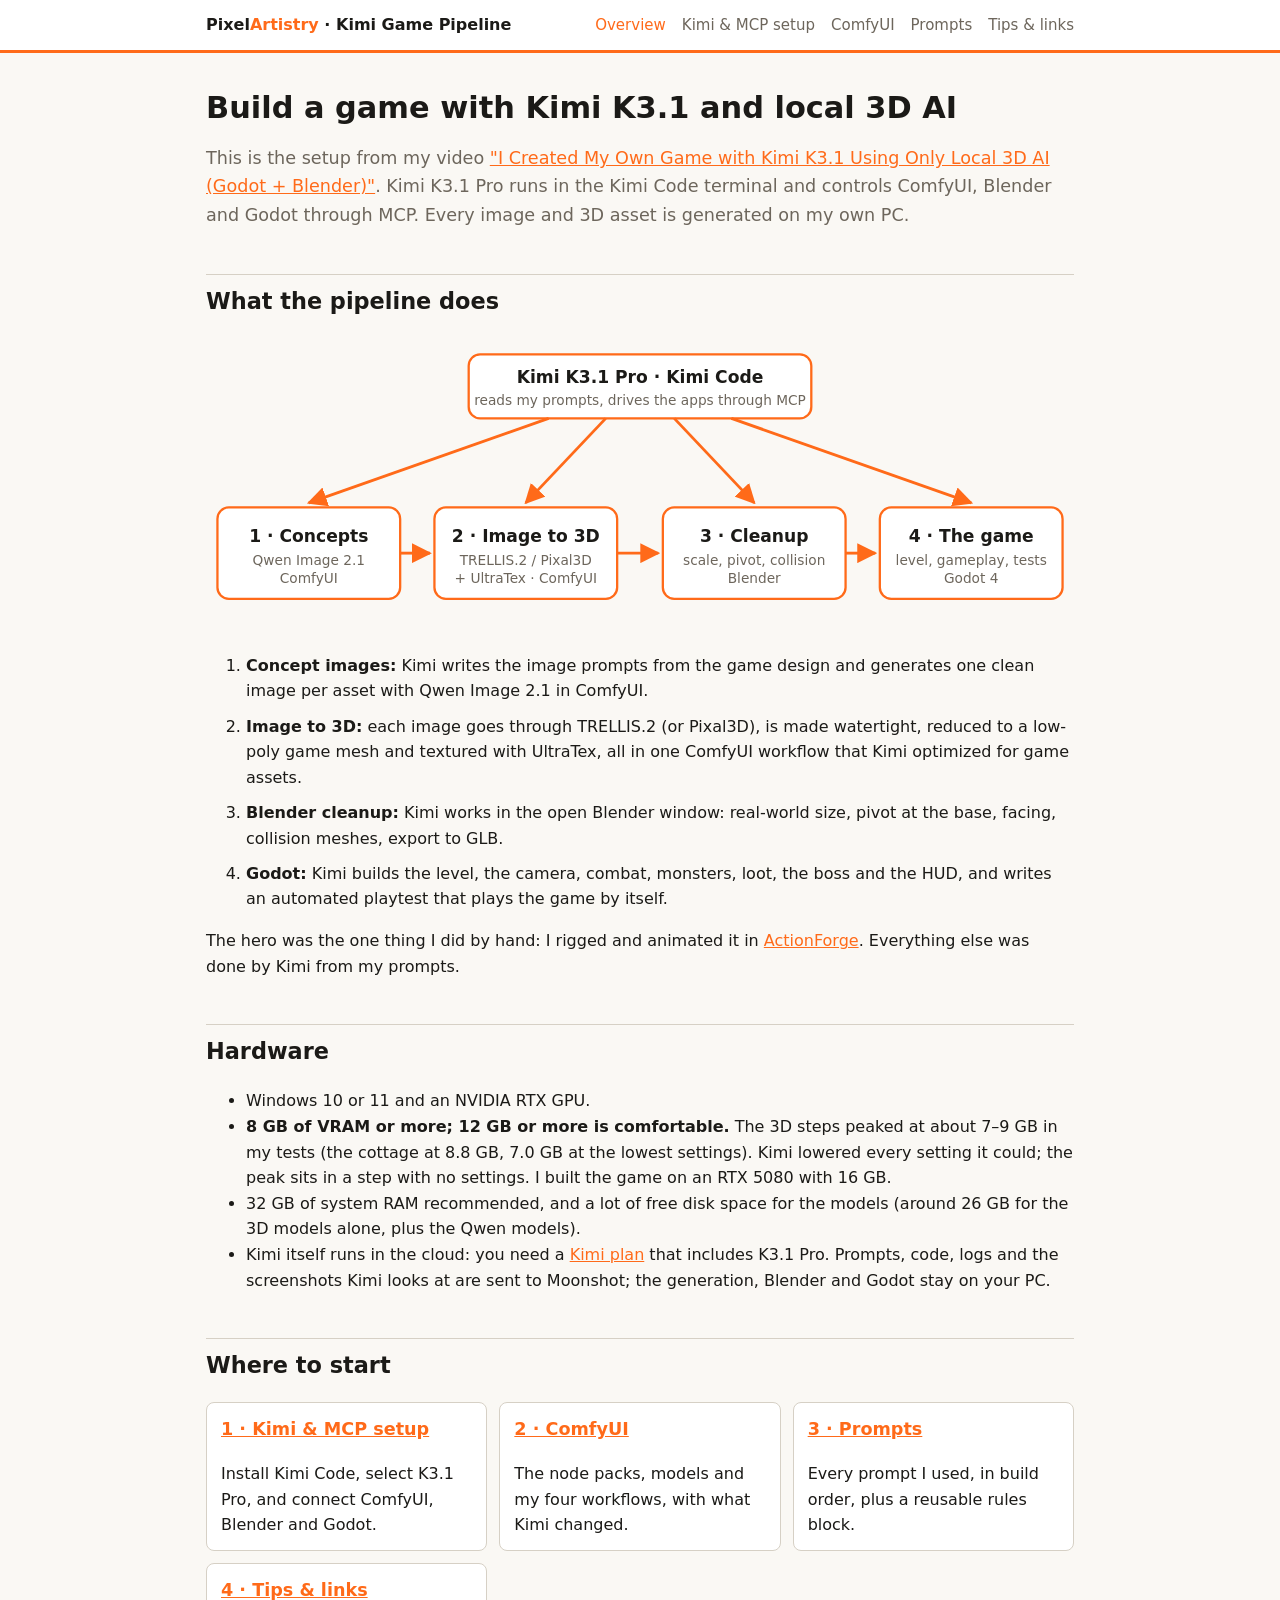
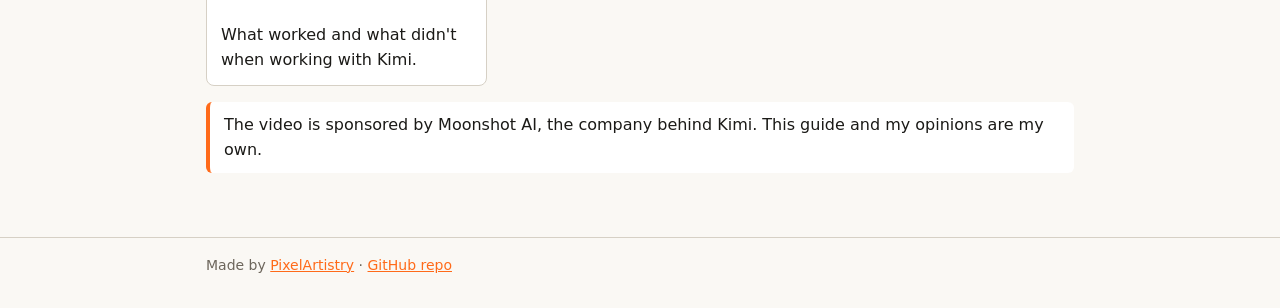
==== docs/index.html @ bc19bee9 "Add Kimi game pipeline guide, workflows and Pages site Setup guide for Kimi K3.1 Pro in Kimi Code dr" ====
<!doctype html>
<html lang="en">
<head>
<meta charset="utf-8">
<meta name="viewport" content="width=device-width, initial-scale=1">
<title>Kimi Game Pipeline · PixelArtistry</title>
<meta name="description" content="Rebuild my setup: Kimi K3.1 Pro in Kimi Code drives ComfyUI, Blender and Godot through MCP, with every asset generated locally.">
<link rel="stylesheet" href="assets/style.css">
</head>
<body>
<header class="site"><div class="inner">
  <a class="brand" href="index.html">Pixel<span>Artistry</span> · Kimi Game Pipeline</a>
  <nav>
    <a href="index.html" aria-current="page">Overview</a>
    <a href="setup.html">Kimi &amp; MCP setup</a>
    <a href="comfyui.html">ComfyUI</a>
    <a href="prompts.html">Prompts</a>
    <a href="tips.html">Tips &amp; links</a>
  </nav>
</div></header>

<main>
<h1>Build a game with Kimi K3.1 and local 3D AI</h1>
<p class="lead">This is the setup from my video <a href="https://www.youtube.com/@PixelArtistry_">"I Created My Own Game with Kimi K3.1 Using Only Local 3D AI (Godot + Blender)"</a>. Kimi K3.1 Pro runs in the Kimi Code terminal and controls ComfyUI, Blender and Godot through MCP. Every image and 3D asset is generated on my own PC.</p>

<h2 id="pipeline">What the pipeline does</h2>
<div class="diagram" role="img" aria-label="Pipeline: Kimi K3.1 Pro in Kimi Code controls four steps through MCP: concept images and image-to-3D in ComfyUI, cleanup in Blender, and the game in Godot.">
<svg viewBox="0 0 760 250" xmlns="http://www.w3.org/2000/svg">
  <defs><marker id="ah" viewBox="0 0 10 10" refX="9" refY="5" markerWidth="7" markerHeight="7" orient="auto"><path class="head" d="M0,0 L10,5 L0,10 z"/></marker></defs>
  <rect class="box" x="230" y="10" width="300" height="56" rx="10"/>
  <text class="label" x="380" y="35" text-anchor="middle">Kimi K3.1 Pro · Kimi Code</text>
  <text class="sub" x="380" y="54" text-anchor="middle">reads my prompts, drives the apps through MCP</text>
  <path class="arrow" d="M300,66 L90,140" marker-end="url(#ah)"/>
  <path class="arrow" d="M350,66 L280,140" marker-end="url(#ah)"/>
  <path class="arrow" d="M410,66 L480,140" marker-end="url(#ah)"/>
  <path class="arrow" d="M460,66 L670,140" marker-end="url(#ah)"/>
  <rect class="box" x="10" y="144" width="160" height="80" rx="10"/>
  <text class="label" x="90" y="174" text-anchor="middle">1 · Concepts</text>
  <text class="sub" x="90" y="194" text-anchor="middle">Qwen Image 2.1</text>
  <text class="sub" x="90" y="210" text-anchor="middle">ComfyUI</text>
  <rect class="box" x="200" y="144" width="160" height="80" rx="10"/>
  <text class="label" x="280" y="174" text-anchor="middle">2 · Image to 3D</text>
  <text class="sub" x="280" y="194" text-anchor="middle">TRELLIS.2 / Pixal3D</text>
  <text class="sub" x="280" y="210" text-anchor="middle">+ UltraTex · ComfyUI</text>
  <rect class="box" x="400" y="144" width="160" height="80" rx="10"/>
  <text class="label" x="480" y="174" text-anchor="middle">3 · Cleanup</text>
  <text class="sub" x="480" y="194" text-anchor="middle">scale, pivot, collision</text>
  <text class="sub" x="480" y="210" text-anchor="middle">Blender</text>
  <rect class="box" x="590" y="144" width="160" height="80" rx="10"/>
  <text class="label" x="670" y="174" text-anchor="middle">4 · The game</text>
  <text class="sub" x="670" y="194" text-anchor="middle">level, gameplay, tests</text>
  <text class="sub" x="670" y="210" text-anchor="middle">Godot 4</text>
  <path class="arrow" d="M170,184 L196,184" marker-end="url(#ah)"/>
  <path class="arrow" d="M360,184 L396,184" marker-end="url(#ah)"/>
  <path class="arrow" d="M560,184 L586,184" marker-end="url(#ah)"/>
</svg>
</div>
<ol class="steps">
  <li><strong>Concept images:</strong> Kimi writes the image prompts from the game design and generates one clean image per asset with Qwen Image 2.1 in ComfyUI.</li>
  <li><strong>Image to 3D:</strong> each image goes through TRELLIS.2 (or Pixal3D), is made watertight, reduced to a low-poly game mesh and textured with UltraTex, all in one ComfyUI workflow that Kimi optimized for game assets.</li>
  <li><strong>Blender cleanup:</strong> Kimi works in the open Blender window: real-world size, pivot at the base, facing, collision meshes, export to GLB.</li>
  <li><strong>Godot:</strong> Kimi builds the level, the camera, combat, monsters, loot, the boss and the HUD, and writes an automated playtest that plays the game by itself.</li>
</ol>
<p>The hero was the one thing I did by hand: I rigged and animated it in <a href="https://actionforge.app">ActionForge</a>. Everything else was done by Kimi from my prompts.</p>

<h2 id="hardware">Hardware</h2>
<ul>
  <li>Windows 10 or 11 and an NVIDIA RTX GPU.</li>
  <li><strong>8 GB of VRAM or more; 12 GB or more is comfortable.</strong> The 3D steps peaked at about 7–9 GB in my tests (the cottage at 8.8 GB, 7.0 GB at the lowest settings). Kimi lowered every setting it could; the peak sits in a step with no settings. I built the game on an RTX 5080 with 16 GB.</li>
  <li>32 GB of system RAM recommended, and a lot of free disk space for the models (around 26 GB for the 3D models alone, plus the Qwen models).</li>
  <li>Kimi itself runs in the cloud: you need a <a href="https://www.kimi.com/membership/pricing">Kimi plan</a> that includes K3.1 Pro. Prompts, code, logs and the screenshots Kimi looks at are sent to Moonshot; the generation, Blender and Godot stay on your PC.</li>
</ul>

<h2 id="start">Where to start</h2>
<div class="cards">
  <div class="card"><h3><a href="setup.html">1 · Kimi &amp; MCP setup</a></h3>Install Kimi Code, select K3.1 Pro, and connect ComfyUI, Blender and Godot.</div>
  <div class="card"><h3><a href="comfyui.html">2 · ComfyUI</a></h3>The node packs, models and my four workflows, with what Kimi changed.</div>
  <div class="card"><h3><a href="prompts.html">3 · Prompts</a></h3>Every prompt I used, in build order, plus a reusable rules block.</div>
  <div class="card"><h3><a href="tips.html">4 · Tips &amp; links</a></h3>What worked and what didn't when working with Kimi.</div>
</div>

<p class="note">The video is sponsored by Moonshot AI, the company behind Kimi. This guide and my opinions are my own.</p>
</main>

<footer><div class="inner">
  Made by <a href="https://www.youtube.com/@PixelArtistry_">PixelArtistry</a> · <a href="https://github.com/pixelartistry/PixelArtistry-Kimi-Game-Pipeline">GitHub repo</a>
</div></footer>
</body>
</html>
---- docs/assets/style.css ----
:root {
  --accent: #ff6a19;
  --accent-hover: #ff8442;
  --bg: #faf8f4;
  --surface: #ffffff;
  --surface-2: #f2eee6;
  --border: #d6d0c5;
  --text: #1b1a17;
  --muted: #6d665c;
  --code-bg: #1c1c1c;
  --code-text: #f2eee6;
  --todo-bg: #fff3c4;
  --todo-border: #e0b400;
  --warn-bg: #fff0e6;
}
@media (prefers-color-scheme: dark) {
  :root:not([data-theme="light"]) {
    --bg: #141414;
    --surface: #1c1c1c;
    --surface-2: #232220;
    --border: #3a3732;
    --text: #f2eee6;
    --muted: #a39c92;
    --code-bg: #0e0e0e;
    --todo-bg: #3a3112;
    --todo-border: #c9a100;
    --warn-bg: #2e1d12;
  }
}

* { box-sizing: border-box; }
html { -webkit-text-size-adjust: 100%; }
body {
  margin: 0;
  background: var(--bg);
  color: var(--text);
  font: 16px/1.6 system-ui, -apple-system, "Segoe UI", Roboto, sans-serif;
}
a { color: var(--accent); }
a:hover { color: var(--accent-hover); }

header.site {
  background: var(--surface);
  border-bottom: 3px solid var(--accent);
}
header.site .inner, main, footer .inner {
  max-width: 900px;
  margin: 0 auto;
  padding: 0 16px;
}
header.site .inner {
  display: flex;
  flex-wrap: wrap;
  align-items: center;
  justify-content: space-between;
  gap: 8px 20px;
  padding-top: 12px;
  padding-bottom: 12px;
}
.brand { font-weight: 700; color: var(--text); text-decoration: none; }
.brand span { color: var(--accent); }
nav { display: flex; flex-wrap: wrap; gap: 4px 16px; }
nav a { color: var(--muted); text-decoration: none; font-size: 15px; }
nav a:hover, nav a[aria-current="page"] { color: var(--accent); }

main { padding-top: 24px; padding-bottom: 48px; }
h1 { font-size: 1.9rem; line-height: 1.25; margin: 0.4em 0; }
h2 { font-size: 1.4rem; margin-top: 2em; padding-top: 0.4em; border-top: 1px solid var(--border); }
h3 { font-size: 1.1rem; margin-top: 1.6em; }
.lead { font-size: 1.1rem; color: var(--muted); }

code { font-family: ui-monospace, Consolas, "Cascadia Mono", monospace; font-size: 0.92em; }
:not(pre) > code { background: var(--surface-2); padding: 0.1em 0.35em; border-radius: 4px; overflow-wrap: anywhere; }
pre {
  position: relative;
  background: var(--code-bg);
  color: var(--code-text);
  padding: 14px 16px;
  border-radius: 8px;
  overflow-x: auto;
  line-height: 1.45;
  font-size: 14px;
}
pre { padding-top: 36px; }
pre.prompt { white-space: pre-wrap; overflow-wrap: anywhere; }
.copy {
  position: absolute; top: 8px; right: 8px;
  background: var(--accent); color: #141414; border: 0; border-radius: 5px;
  padding: 3px 9px; font-size: 12px; font-weight: 600; cursor: pointer;
}
.copy:hover { background: var(--accent-hover); }

.table-wrap { overflow-x: auto; }
table { border-collapse: collapse; width: 100%; font-size: 15px; }
th, td { text-align: left; vertical-align: top; padding: 7px 10px; border-bottom: 1px solid var(--border); }
th { background: var(--surface-2); }

.note, .todo, .warn {
  border-left: 4px solid var(--accent);
  background: var(--surface);
  padding: 10px 14px;
  border-radius: 6px;
  margin: 1em 0;
}
.todo { background: var(--todo-bg); border-color: var(--todo-border); }
.todo::before { content: "TODO: "; font-weight: 700; }
.warn { background: var(--warn-bg); }

.diagram { margin: 1.5em 0; }
.diagram svg { width: 100%; height: auto; display: block; }
.diagram .box { fill: var(--surface); stroke: var(--accent); stroke-width: 2; }
.diagram .label { fill: var(--text); font: 600 15px system-ui, sans-serif; }
.diagram .sub { fill: var(--muted); font: 12px system-ui, sans-serif; }
.diagram .arrow { stroke: var(--accent); stroke-width: 2.5; fill: none; }
.diagram .head { fill: var(--accent); }

.cards { display: grid; grid-template-columns: repeat(auto-fit, minmax(240px, 1fr)); gap: 12px; }
.card { background: var(--surface); border: 1px solid var(--border); border-radius: 8px; padding: 12px 14px; }
.card h3 { margin-top: 0; }

ol.steps > li { margin-bottom: 0.6em; }
.toc { background: var(--surface); border: 1px solid var(--border); border-radius: 8px; padding: 10px 16px; }
.toc ol { margin: 0.3em 0; padding-left: 1.3em; }

footer { border-top: 1px solid var(--border); color: var(--muted); font-size: 14px; }
footer .inner { padding-top: 16px; padding-bottom: 32px; }
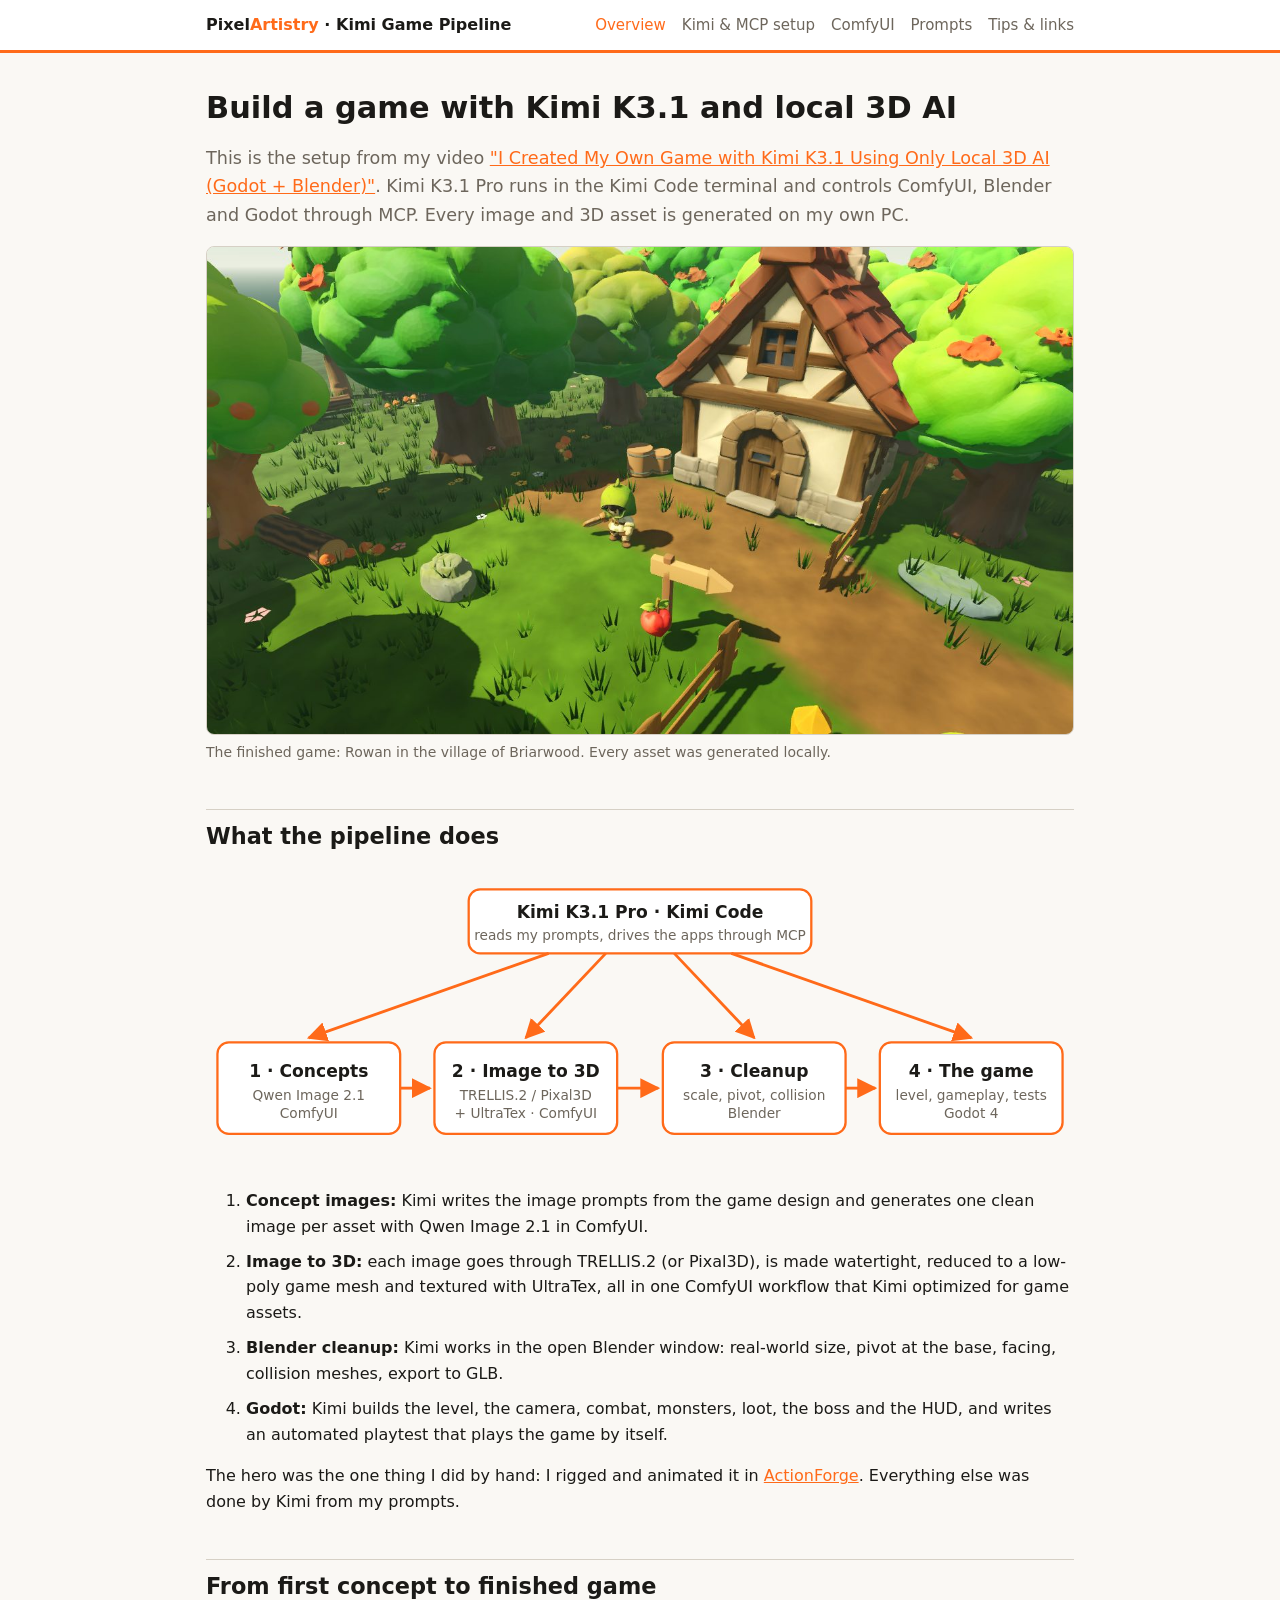
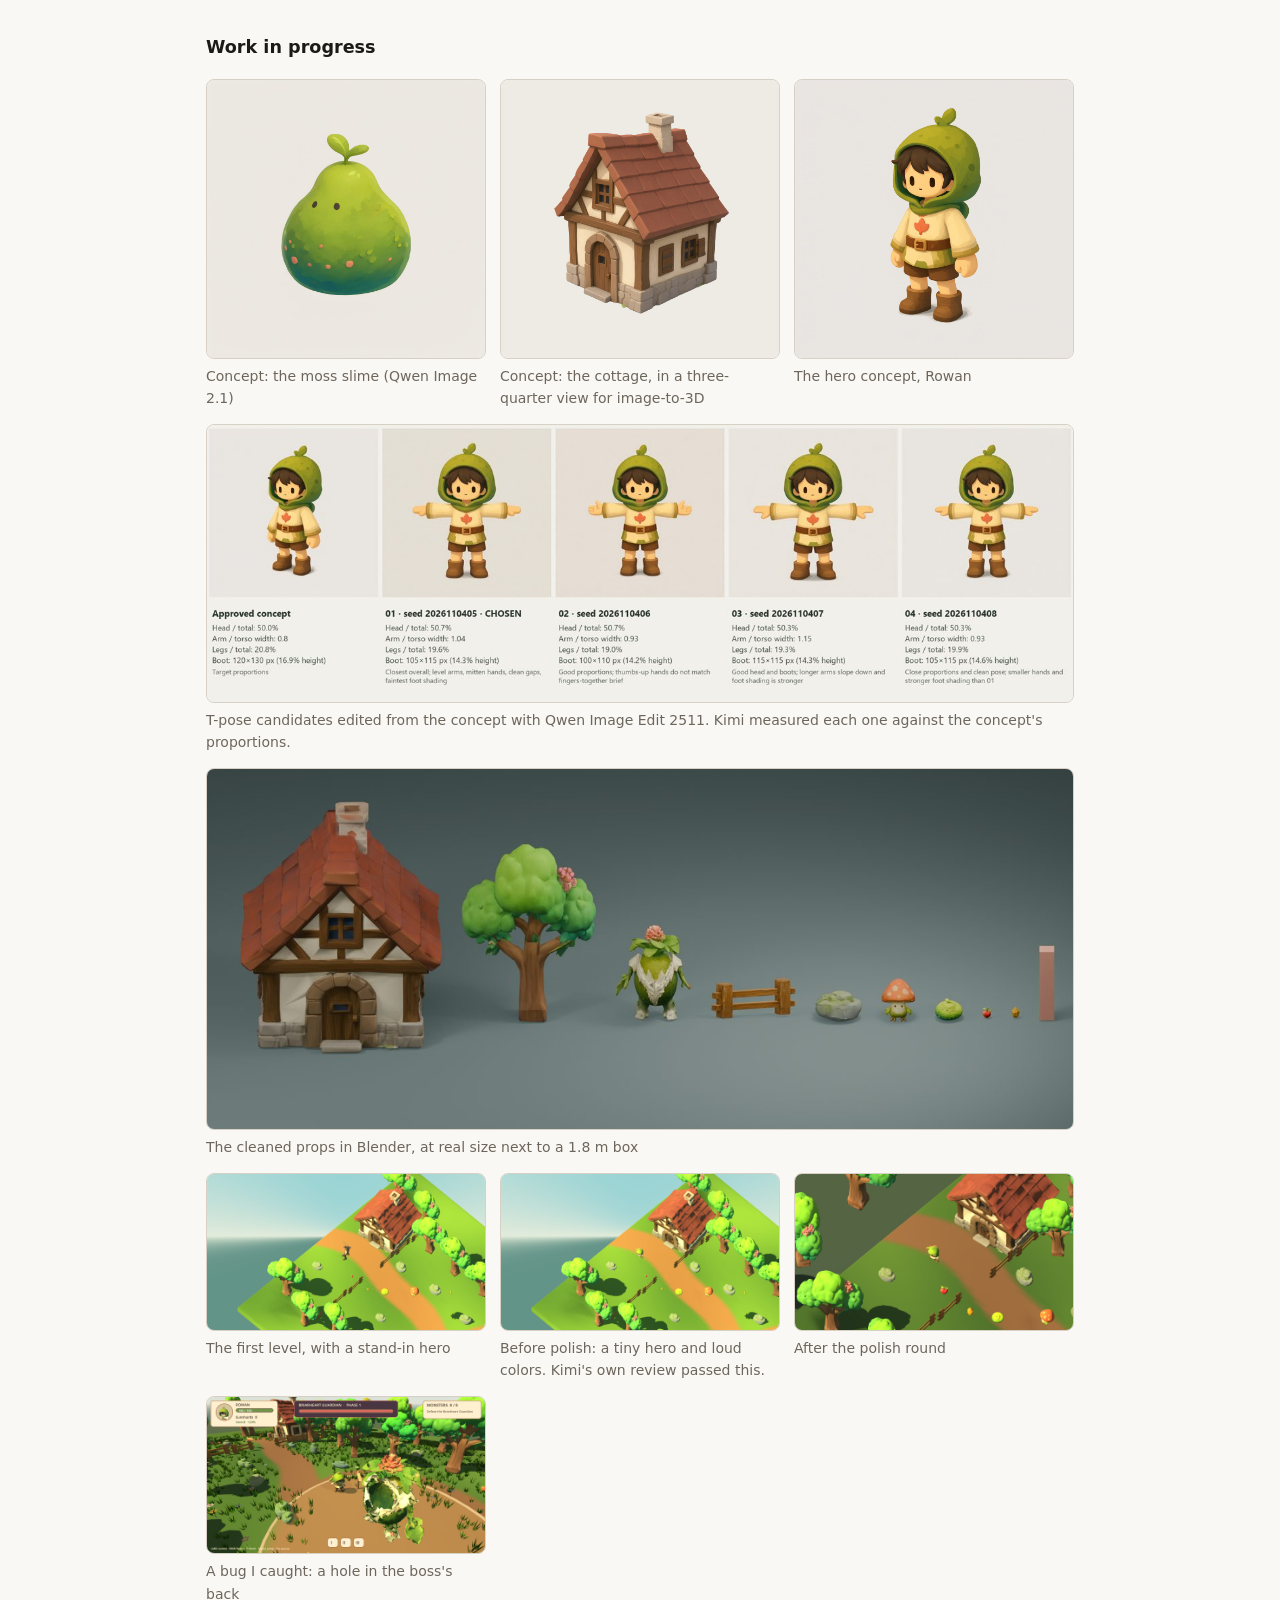
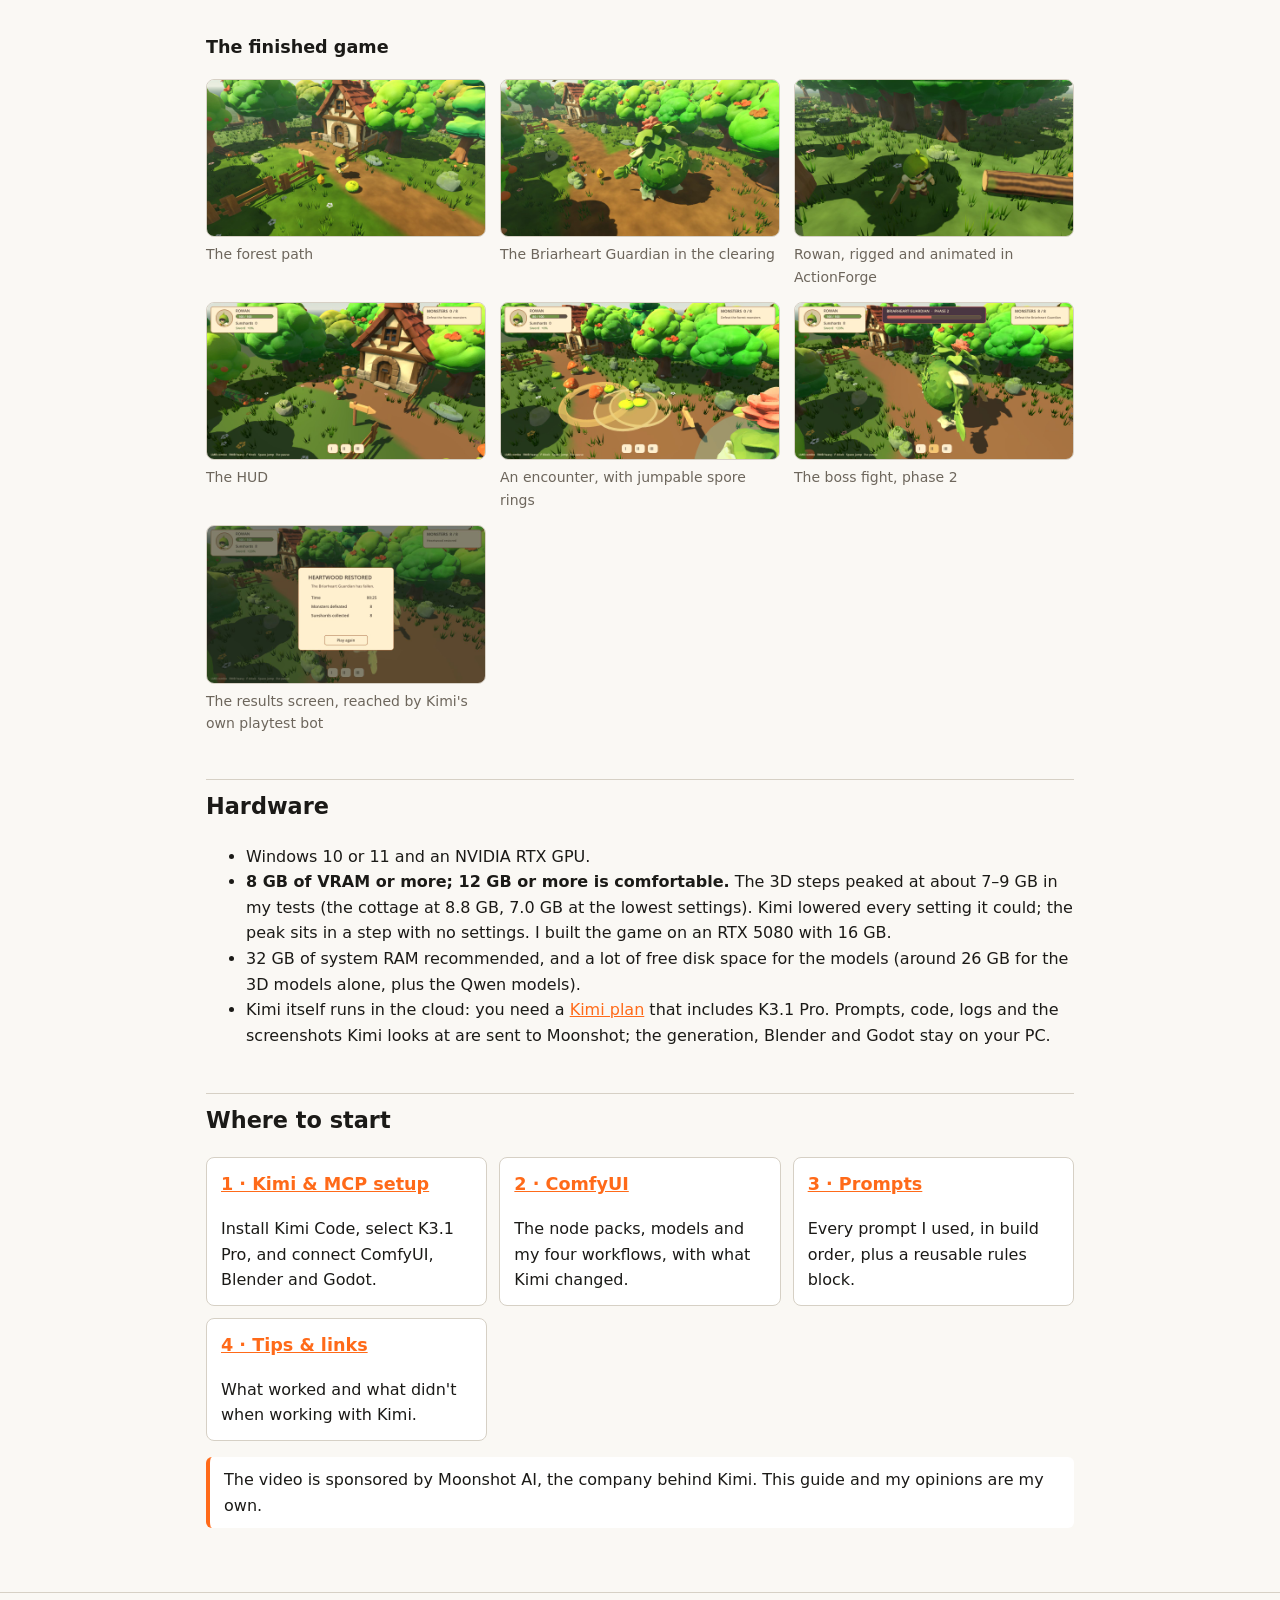
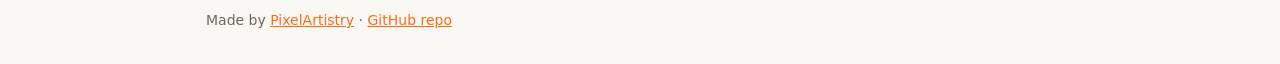
==== commit 6b2f8771: "Add work-in-progress and final game screenshots Co-Authored-By: Claude Opus 5.5 <noreply@anthropic.c" ====
--- a/docs/index.html
+++ b/docs/index.html
@@ -22,6 +22,10 @@
 <main>
 <h1>Build a game with Kimi K3.1 and local 3D AI</h1>
 <p class="lead">This is the setup from my video <a href="https://www.youtube.com/@PixelArtistry_">"I Created My Own Game with Kimi K3.1 Using Only Local 3D AI (Godot + Blender)"</a>. Kimi K3.1 Pro runs in the Kimi Code terminal and controls ComfyUI, Blender and Godot through MCP. Every image and 3D asset is generated on my own PC.</p>
+<figure class="hero-shot">
+  <img src="images/final-01-village.jpg" alt="The finished game: Rowan in the village next to the cottage, with trees, fences and pickups" width="1280" height="720">
+  <figcaption>The finished game: Rowan in the village of Briarwood. Every asset was generated locally.</figcaption>
+</figure>
 
 <h2 id="pipeline">What the pipeline does</h2>
 <div class="diagram" role="img" aria-label="Pipeline: Kimi K3.1 Pro in Kimi Code controls four steps through MCP: concept images and image-to-3D in ComfyUI, cleanup in Blender, and the game in Godot.">
@@ -63,6 +67,30 @@
 </ol>
 <p>The hero was the one thing I did by hand: I rigged and animated it in <a href="https://actionforge.app">ActionForge</a>. Everything else was done by Kimi from my prompts.</p>
 
+<h2 id="screenshots">From first concept to finished game</h2>
+<h3>Work in progress</h3>
+<div class="gallery">
+  <figure><img src="images/wip-01-concept-moss-slime.jpg" alt="Concept image of a moss slime" loading="lazy" width="1024" height="1024"><figcaption>Concept: the moss slime (Qwen Image 2.1)</figcaption></figure>
+  <figure><img src="images/wip-02-concept-cottage.jpg" alt="Concept image of the village cottage" loading="lazy" width="1024" height="1024"><figcaption>Concept: the cottage, in a three-quarter view for image-to-3D</figcaption></figure>
+  <figure><img src="images/wip-03-hero-concept.jpg" alt="Concept of the hero Rowan" loading="lazy" width="1024" height="1024"><figcaption>The hero concept, Rowan</figcaption></figure>
+  <figure class="wide"><img src="images/wip-04-hero-tpose-candidates.jpg" alt="The approved hero concept next to four T-pose candidates with measured proportions" loading="lazy" width="1280" height="410"><figcaption>T-pose candidates edited from the concept with Qwen Image Edit 2511. Kimi measured each one against the concept's proportions.</figcaption></figure>
+  <figure class="wide"><img src="images/wip-05-props-lineup.jpg" alt="All cleaned 3D props side by side at real size" loading="lazy" width="1280" height="533"><figcaption>The cleaned props in Blender, at real size next to a 1.8 m box</figcaption></figure>
+  <figure><img src="images/wip-06-first-level.jpg" alt="The first version of the level from a high camera" loading="lazy" width="1280" height="720"><figcaption>The first level, with a stand-in hero</figcaption></figure>
+  <figure><img src="images/wip-07-polish-before.jpg" alt="The level before the polish round: tiny hero, strong colors" loading="lazy" width="1280" height="720"><figcaption>Before polish: a tiny hero and loud colors. Kimi's own review passed this.</figcaption></figure>
+  <figure><img src="images/wip-08-polish-after.jpg" alt="The level after the polish round: closer camera, softer colors" loading="lazy" width="1280" height="720"><figcaption>After the polish round</figcaption></figure>
+  <figure><img src="images/wip-09-guardian-hole.jpg" alt="The boss fight with a large hole in the guardian's back" loading="lazy" width="1280" height="720"><figcaption>A bug I caught: a hole in the boss's back</figcaption></figure>
+</div>
+<h3>The finished game</h3>
+<div class="gallery">
+  <figure><img src="images/final-02-path.jpg" alt="Rowan on the forest path with pickups" loading="lazy" width="1280" height="720"><figcaption>The forest path</figcaption></figure>
+  <figure><img src="images/final-03-clearing.jpg" alt="The Briarheart Guardian in the clearing" loading="lazy" width="1280" height="720"><figcaption>The Briarheart Guardian in the clearing</figcaption></figure>
+  <figure><img src="images/final-04-meadow.jpg" alt="Rowan with his sword in the meadow" loading="lazy" width="1280" height="720"><figcaption>Rowan, rigged and animated in ActionForge</figcaption></figure>
+  <figure><img src="images/final-05-hud.jpg" alt="The HUD with health, sunshards and monster counter" loading="lazy" width="1280" height="720"><figcaption>The HUD</figcaption></figure>
+  <figure><img src="images/final-06-encounter.jpg" alt="A fight against slimes and sporecaps with spore-ring telegraphs" loading="lazy" width="1280" height="720"><figcaption>An encounter, with jumpable spore rings</figcaption></figure>
+  <figure><img src="images/final-07-boss-phase-2.jpg" alt="The boss fight in phase 2" loading="lazy" width="1280" height="720"><figcaption>The boss fight, phase 2</figcaption></figure>
+  <figure><img src="images/final-08-results.jpg" alt="The results screen: Heartwood restored" loading="lazy" width="1280" height="720"><figcaption>The results screen, reached by Kimi's own playtest bot</figcaption></figure>
+</div>
+
 <h2 id="hardware">Hardware</h2>
 <ul>
   <li>Windows 10 or 11 and an NVIDIA RTX GPU.</li>
--- a/docs/assets/style.css
+++ b/docs/assets/style.css
@@ -118,6 +118,13 @@
 .card { background: var(--surface); border: 1px solid var(--border); border-radius: 8px; padding: 12px 14px; }
 .card h3 { margin-top: 0; }
 
+.hero-shot { margin: 1em 0 0.5em; }
+.hero-shot img, .gallery img { width: 100%; height: auto; display: block; border-radius: 8px; border: 1px solid var(--border); }
+.gallery { display: grid; grid-template-columns: repeat(auto-fill, minmax(260px, 1fr)); gap: 14px; margin: 1em 0; }
+figure { margin: 0; }
+figcaption { font-size: 14px; color: var(--muted); margin-top: 6px; }
+.gallery .wide { grid-column: 1 / -1; }
+
 ol.steps > li { margin-bottom: 0.6em; }
 .toc { background: var(--surface); border: 1px solid var(--border); border-radius: 8px; padding: 10px 16px; }
 .toc ol { margin: 0.3em 0; padding-left: 1.3em; }
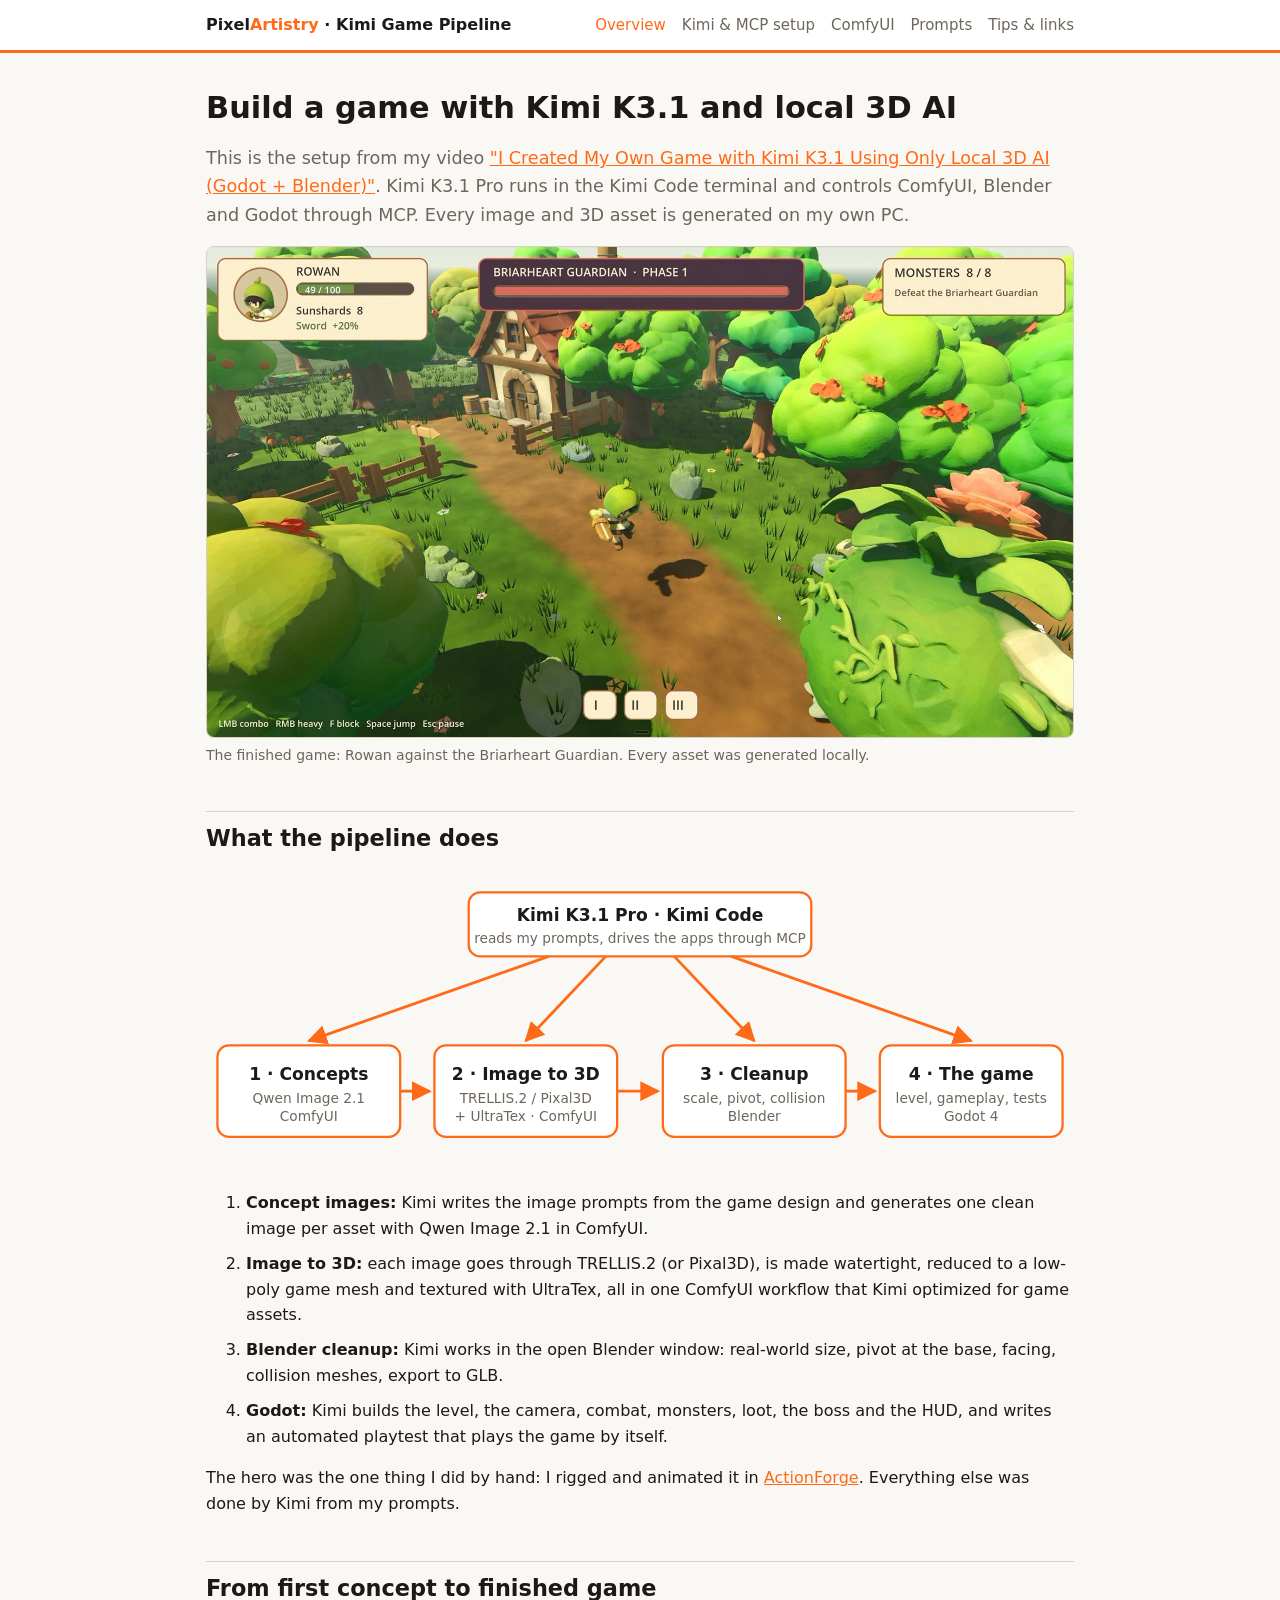
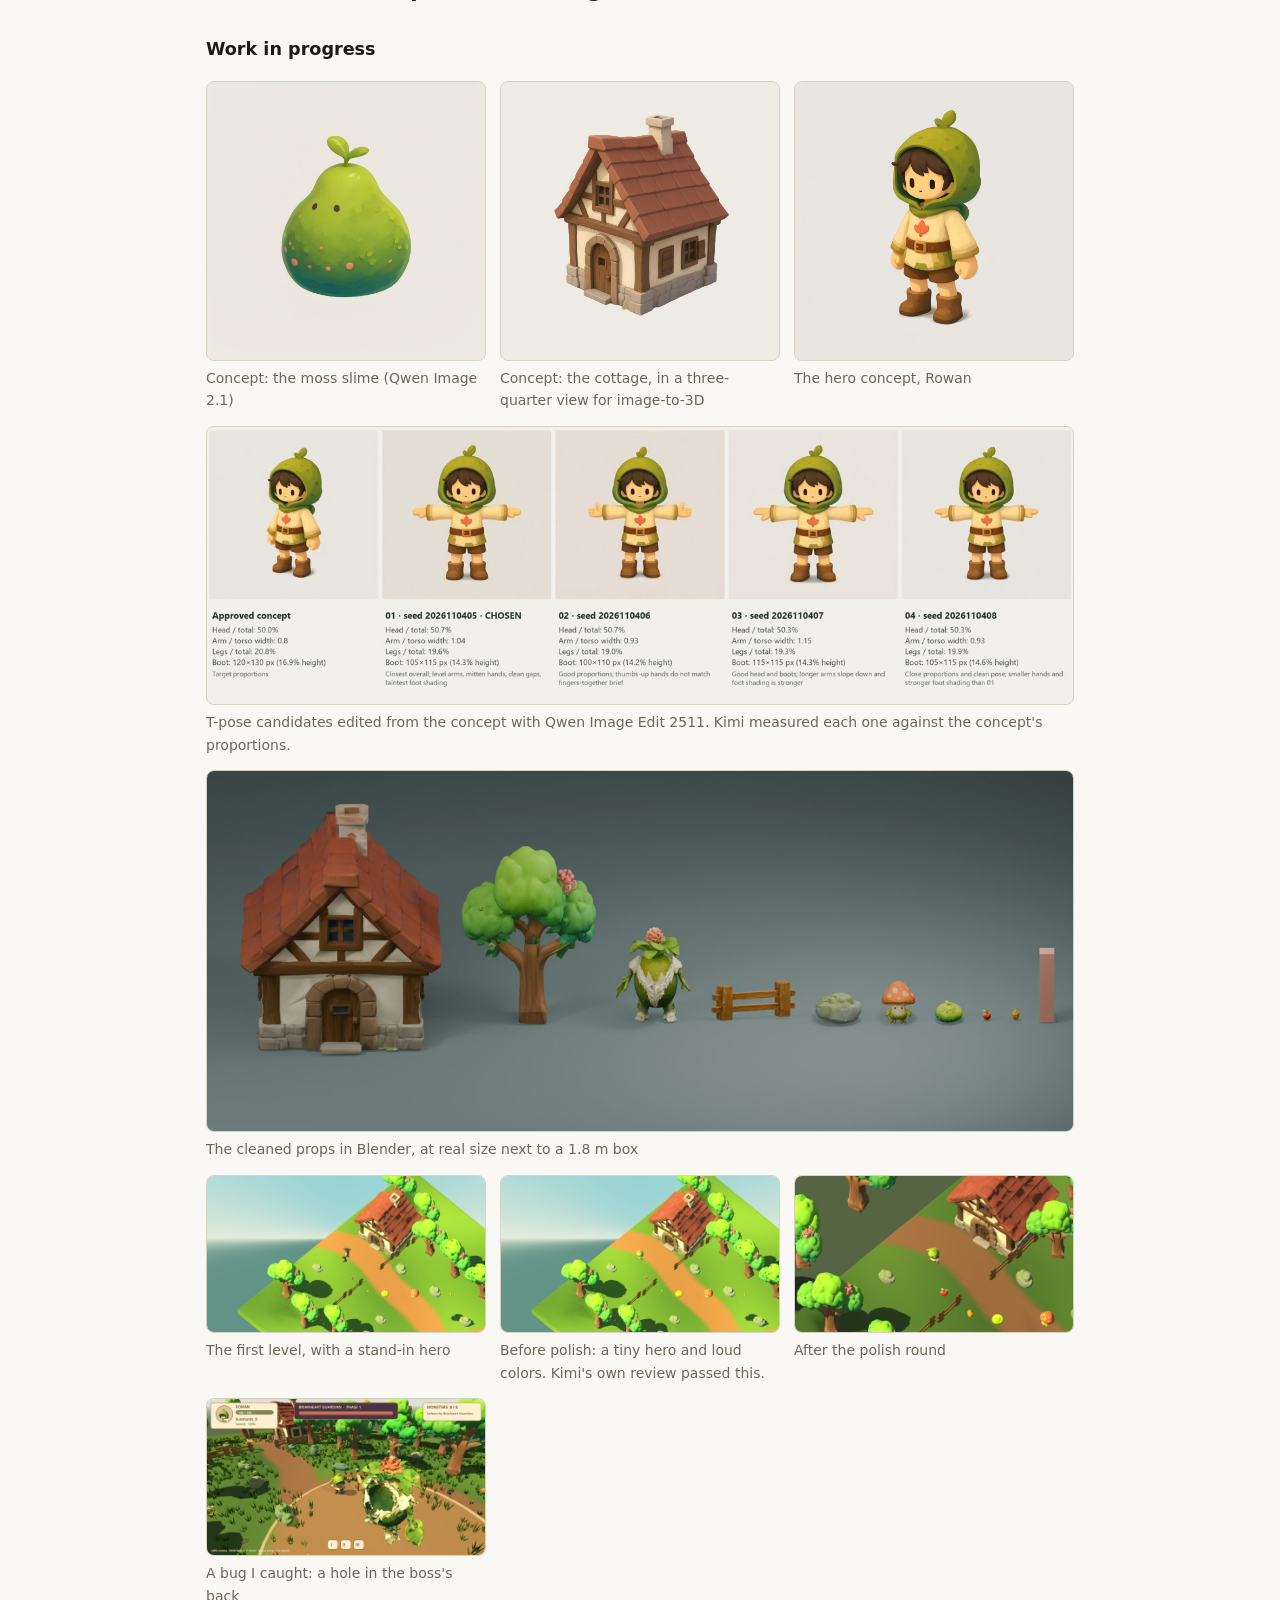
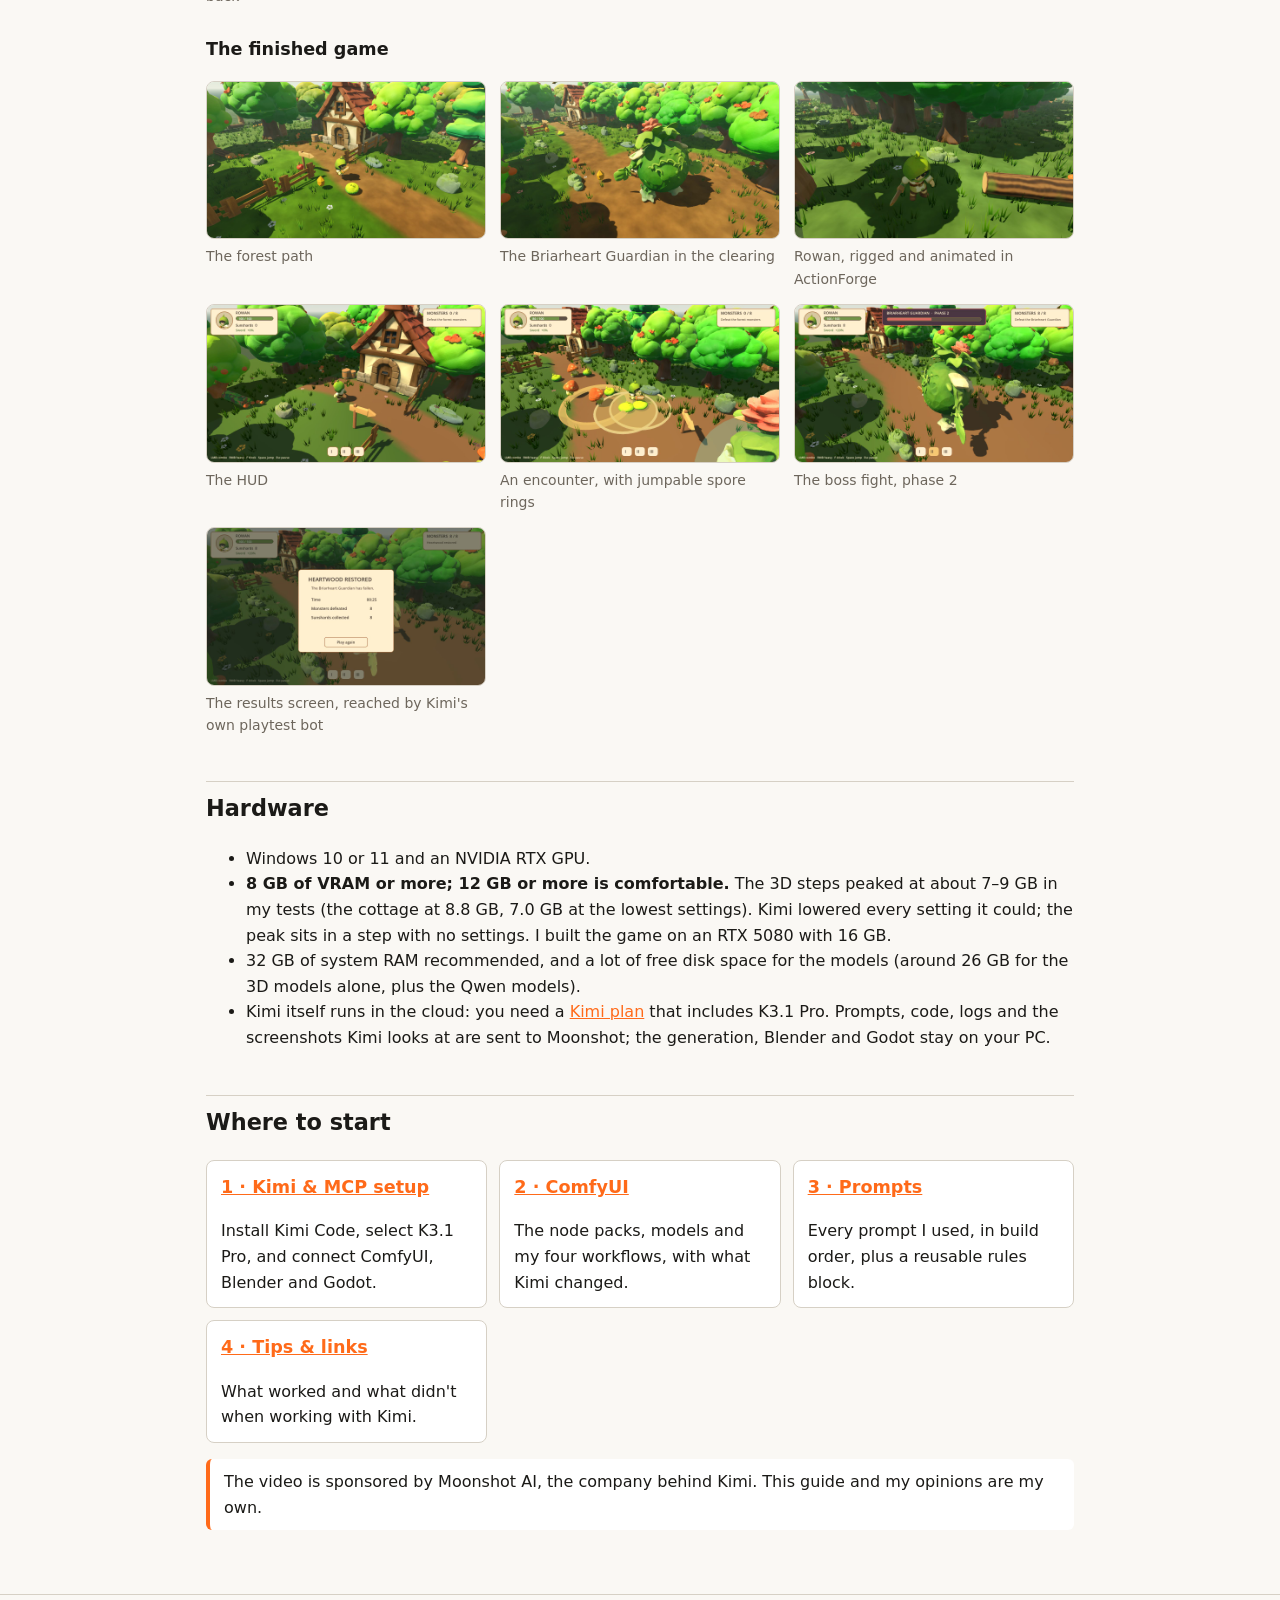
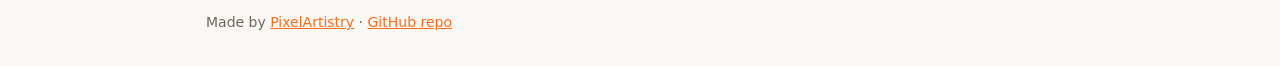
==== commit 76301455: "New cover screenshot and a not-a-lawyer note on licences Co-Authored-By: Claude Opus 5.5 <noreply@an" ====
--- a/docs/index.html
+++ b/docs/index.html
@@ -23,8 +23,8 @@
 <h1>Build a game with Kimi K3.1 and local 3D AI</h1>
 <p class="lead">This is the setup from my video <a href="https://www.youtube.com/@PixelArtistry_">"I Created My Own Game with Kimi K3.1 Using Only Local 3D AI (Godot + Blender)"</a>. Kimi K3.1 Pro runs in the Kimi Code terminal and controls ComfyUI, Blender and Godot through MCP. Every image and 3D asset is generated on my own PC.</p>
 <figure class="hero-shot">
-  <img src="images/final-01-village.jpg" alt="The finished game: Rowan in the village next to the cottage, with trees, fences and pickups" width="1280" height="720">
-  <figcaption>The finished game: Rowan in the village of Briarwood. Every asset was generated locally.</figcaption>
+  <img src="images/cover-boss-fight.jpg" alt="The finished game: Rowan with his sword on the forest path, facing the Briarheart Guardian, with the HUD at the top" width="1600" height="904">
+  <figcaption>The finished game: Rowan against the Briarheart Guardian. Every asset was generated locally.</figcaption>
 </figure>
 
 <h2 id="pipeline">What the pipeline does</h2>
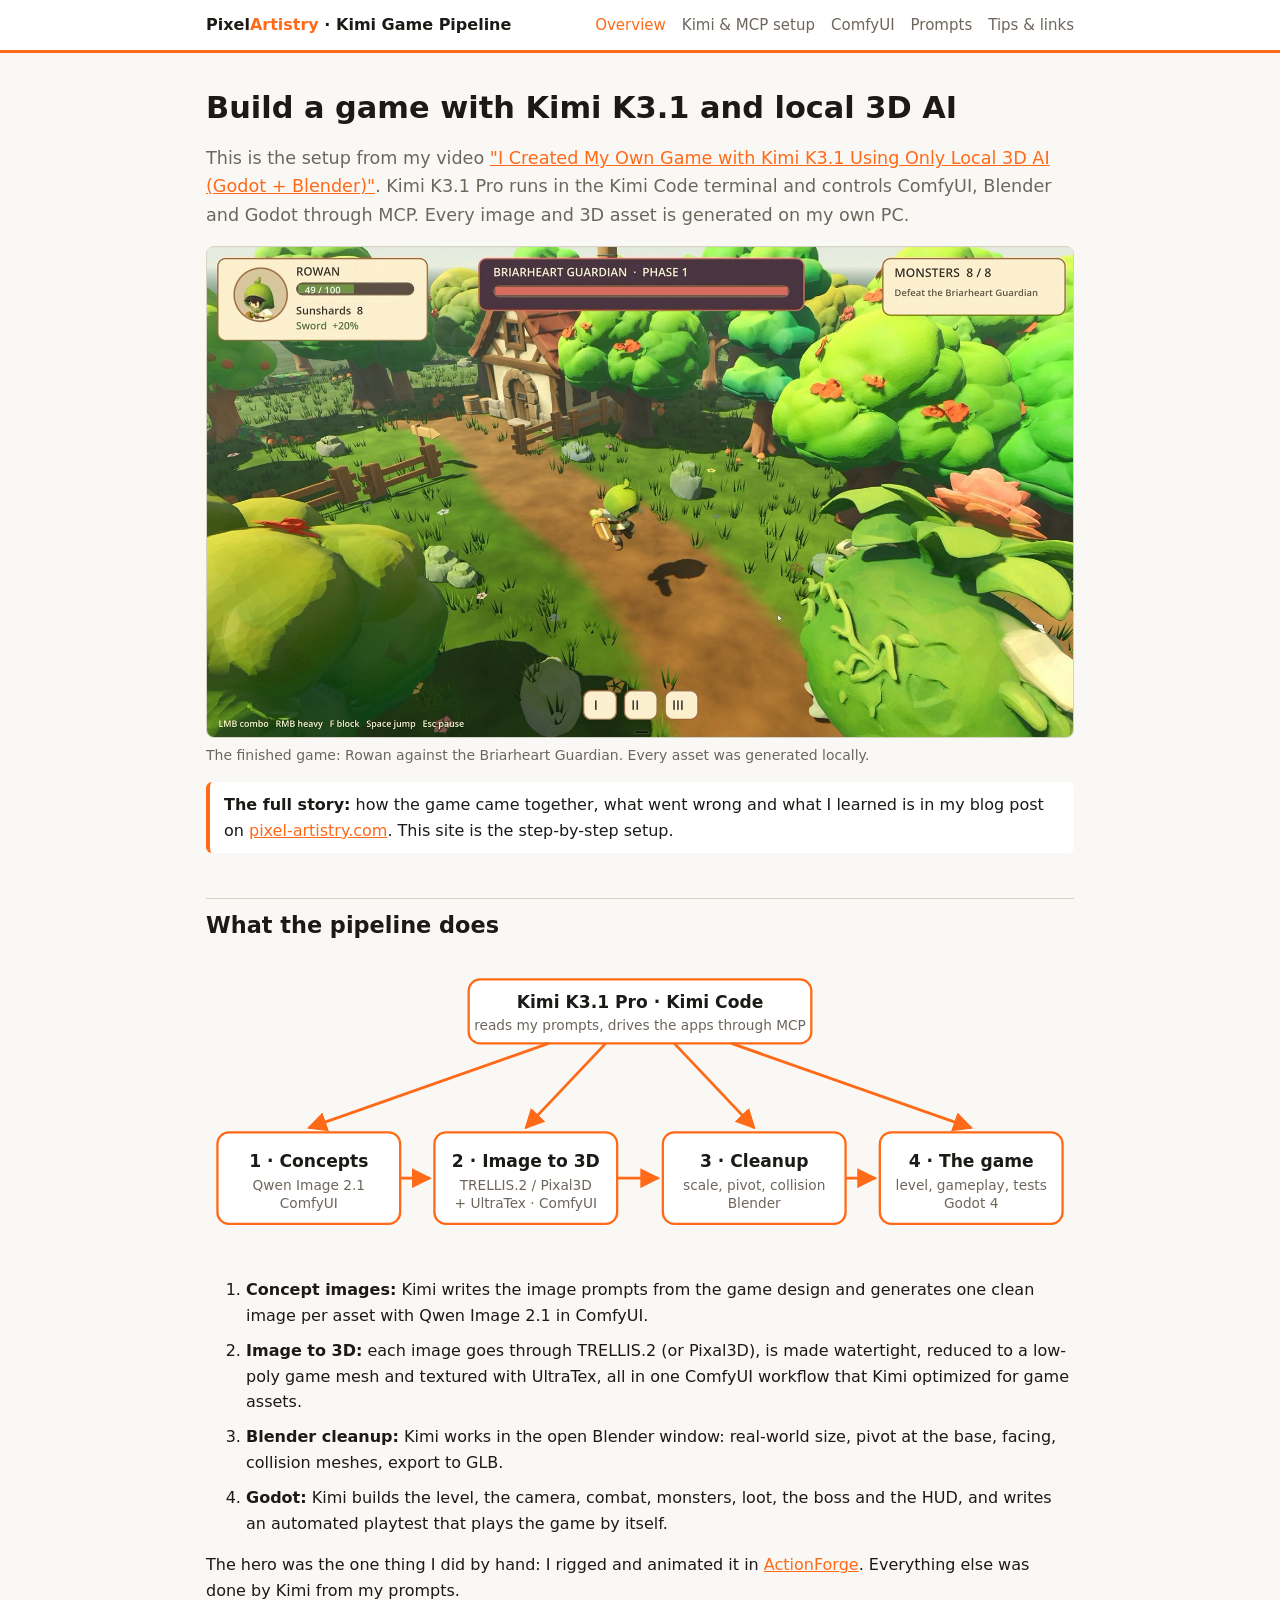
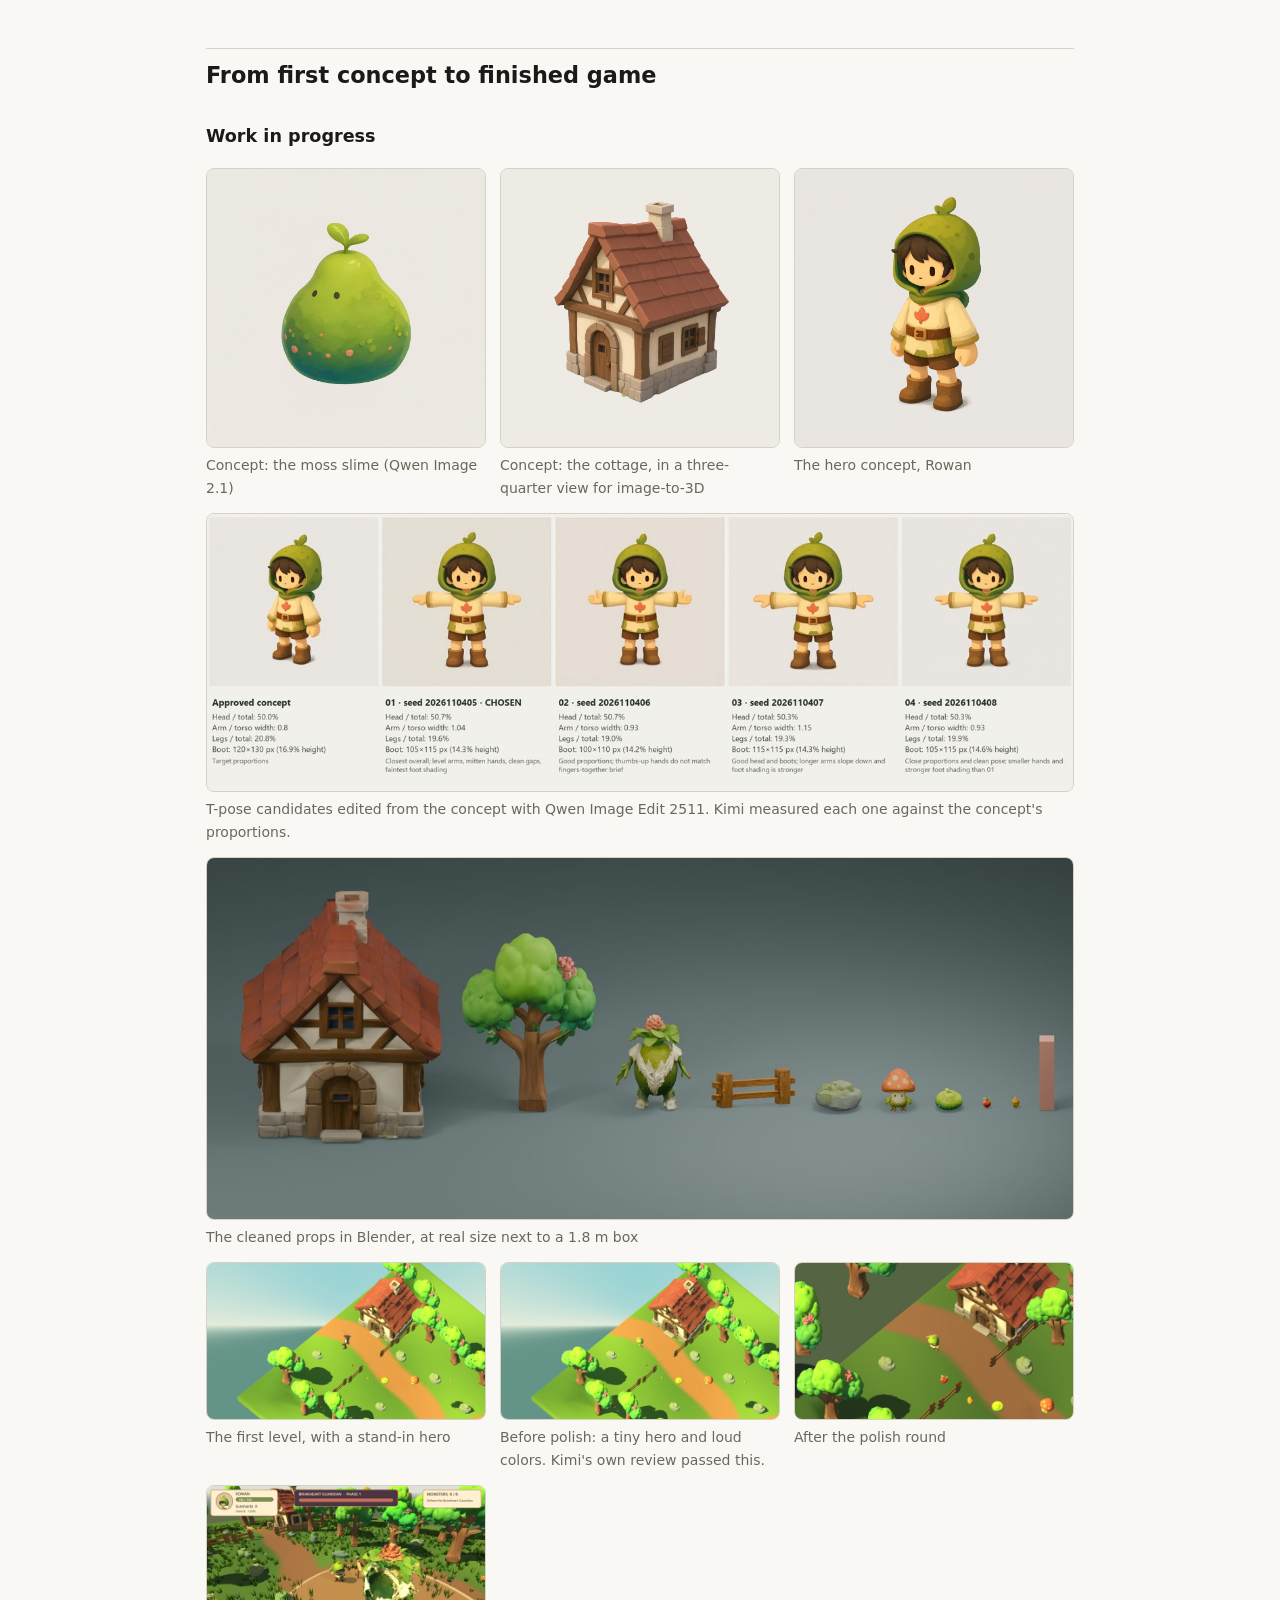
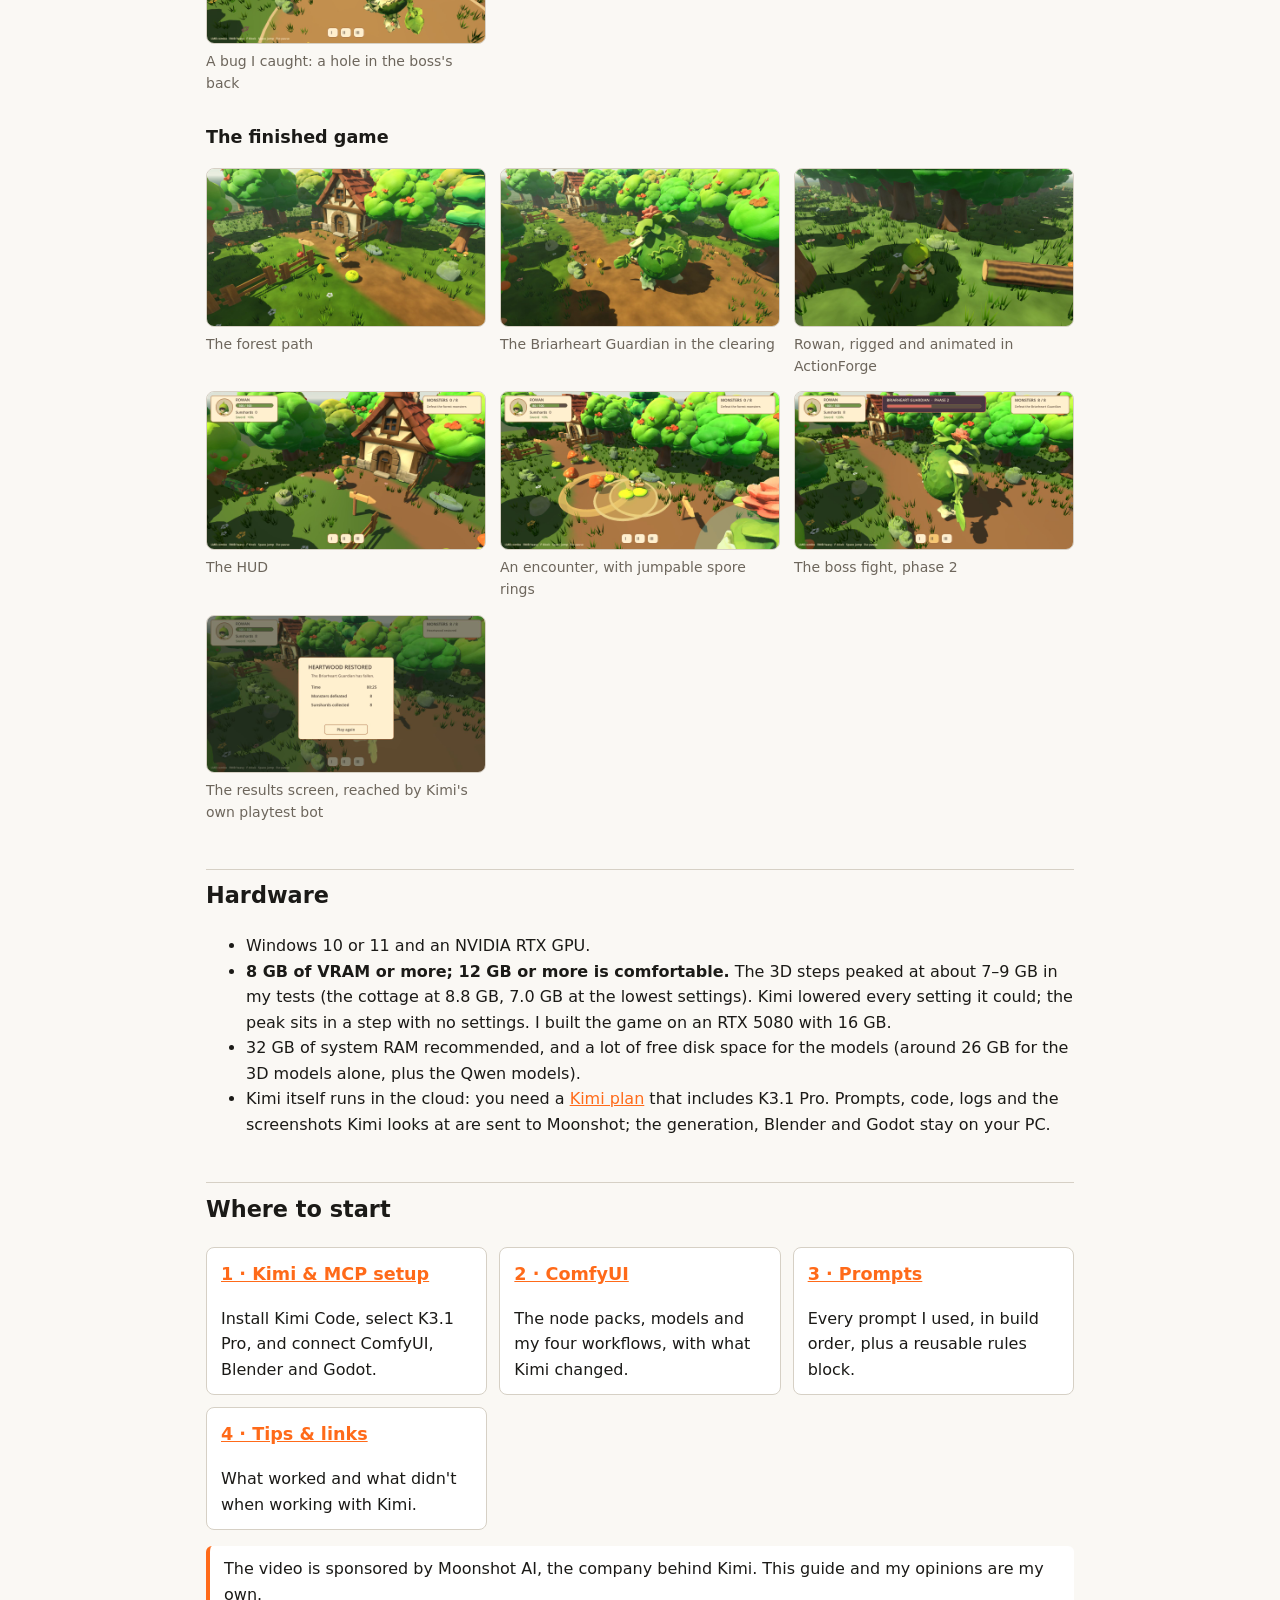
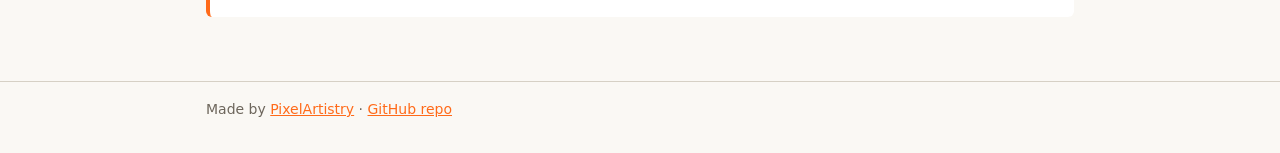
==== commit db9ca392: "Link the blog post on pixel-artistry.com Co-Authored-By: Claude Opus 5.5 <noreply@anthropic.com>" ====
--- a/docs/index.html
+++ b/docs/index.html
@@ -26,6 +26,7 @@
   <img src="images/cover-boss-fight.jpg" alt="The finished game: Rowan with his sword on the forest path, facing the Briarheart Guardian, with the HUD at the top" width="1600" height="904">
   <figcaption>The finished game: Rowan against the Briarheart Guardian. Every asset was generated locally.</figcaption>
 </figure>
+<p class="note"><strong>The full story:</strong> how the game came together, what went wrong and what I learned is in my blog post on <a href="https://pixel-artistry.com/blog/kimi-game-pipeline/">pixel-artistry.com</a>. This site is the step-by-step setup.</p>
 
 <h2 id="pipeline">What the pipeline does</h2>
 <div class="diagram" role="img" aria-label="Pipeline: Kimi K3.1 Pro in Kimi Code controls four steps through MCP: concept images and image-to-3D in ComfyUI, cleanup in Blender, and the game in Godot.">
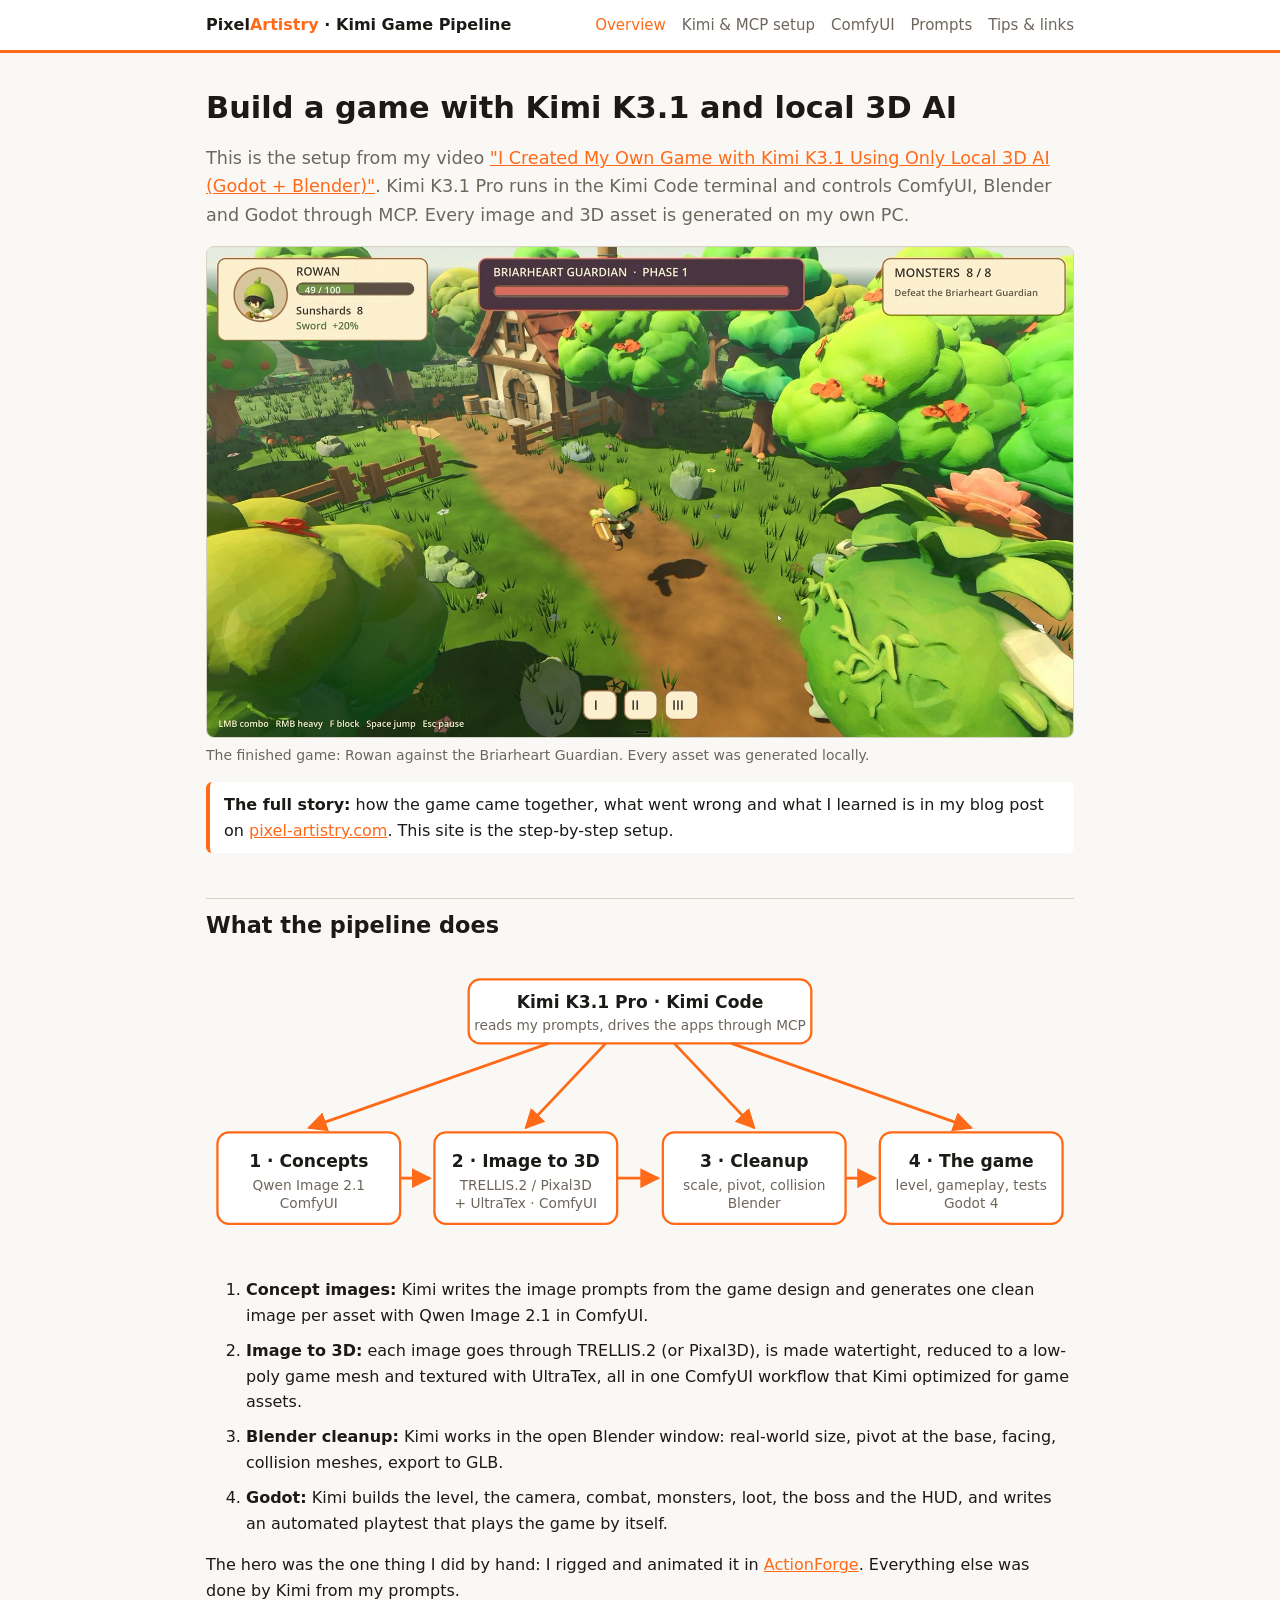
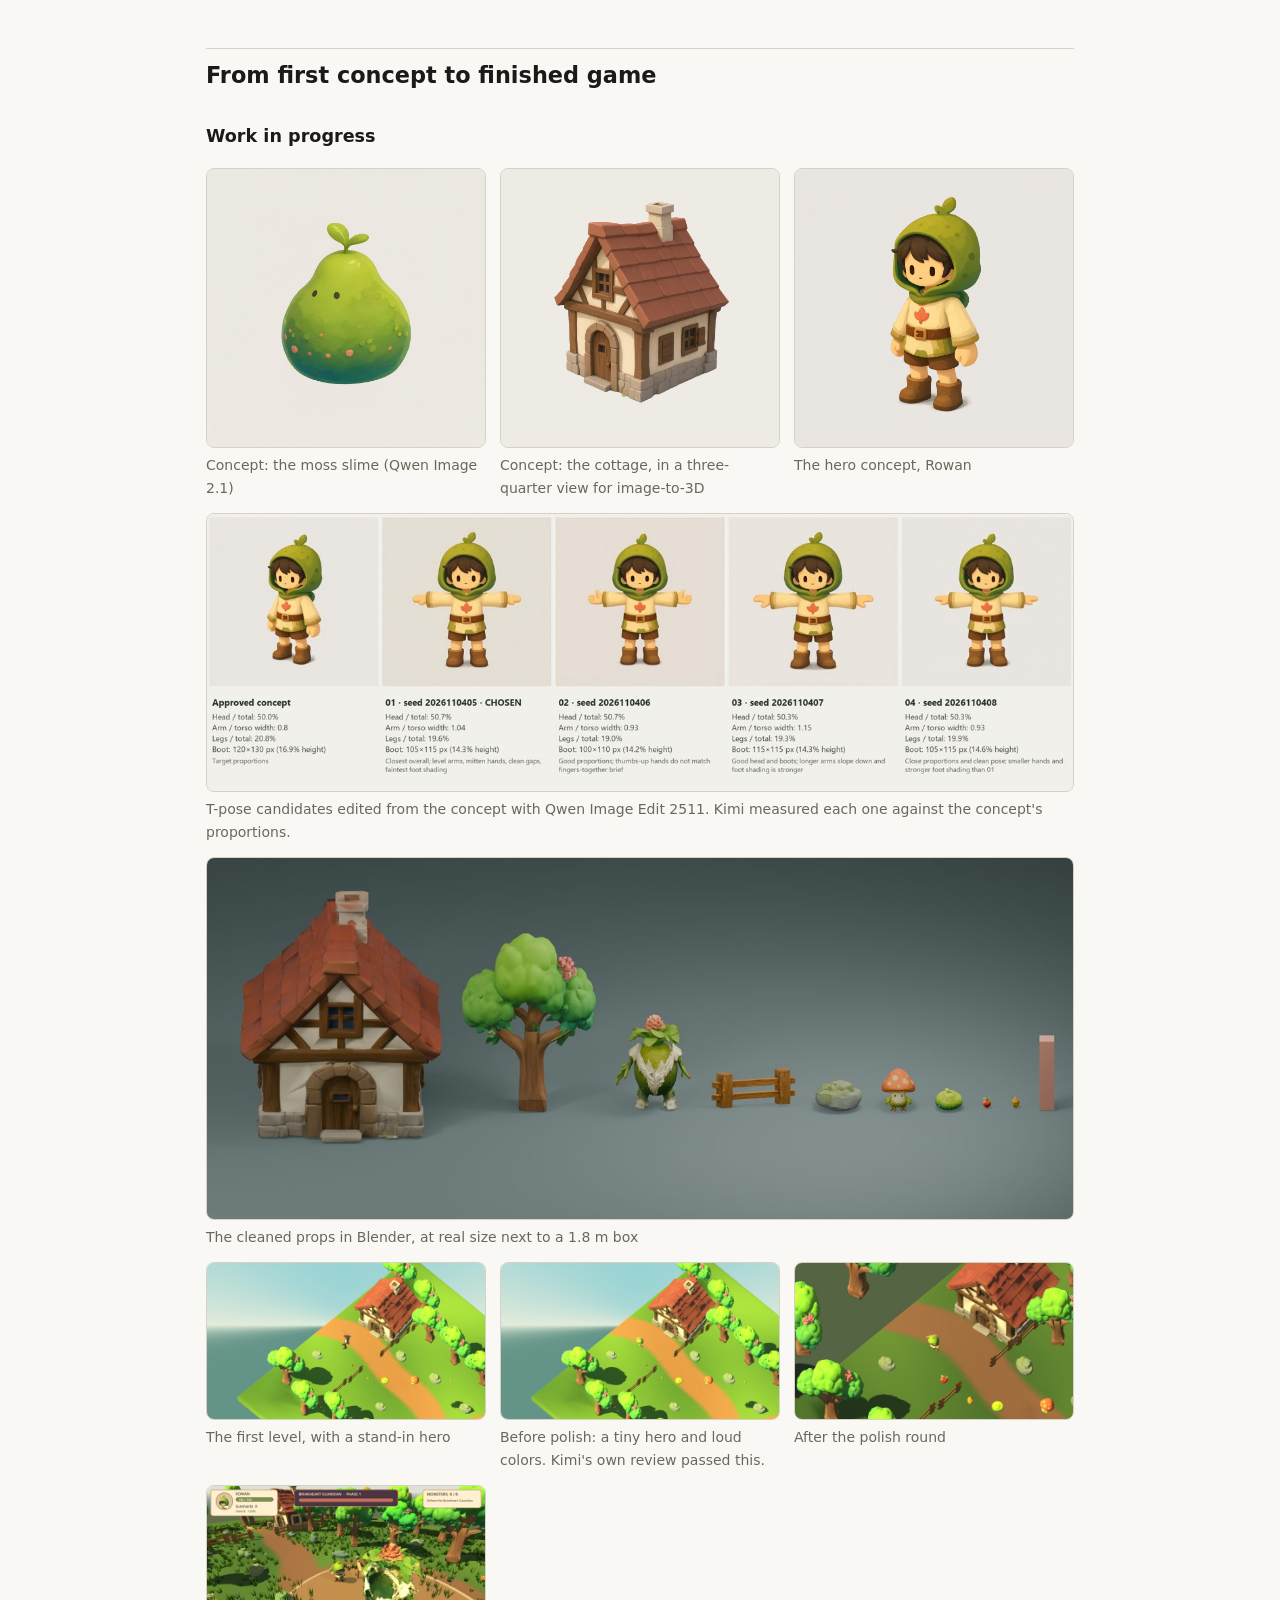
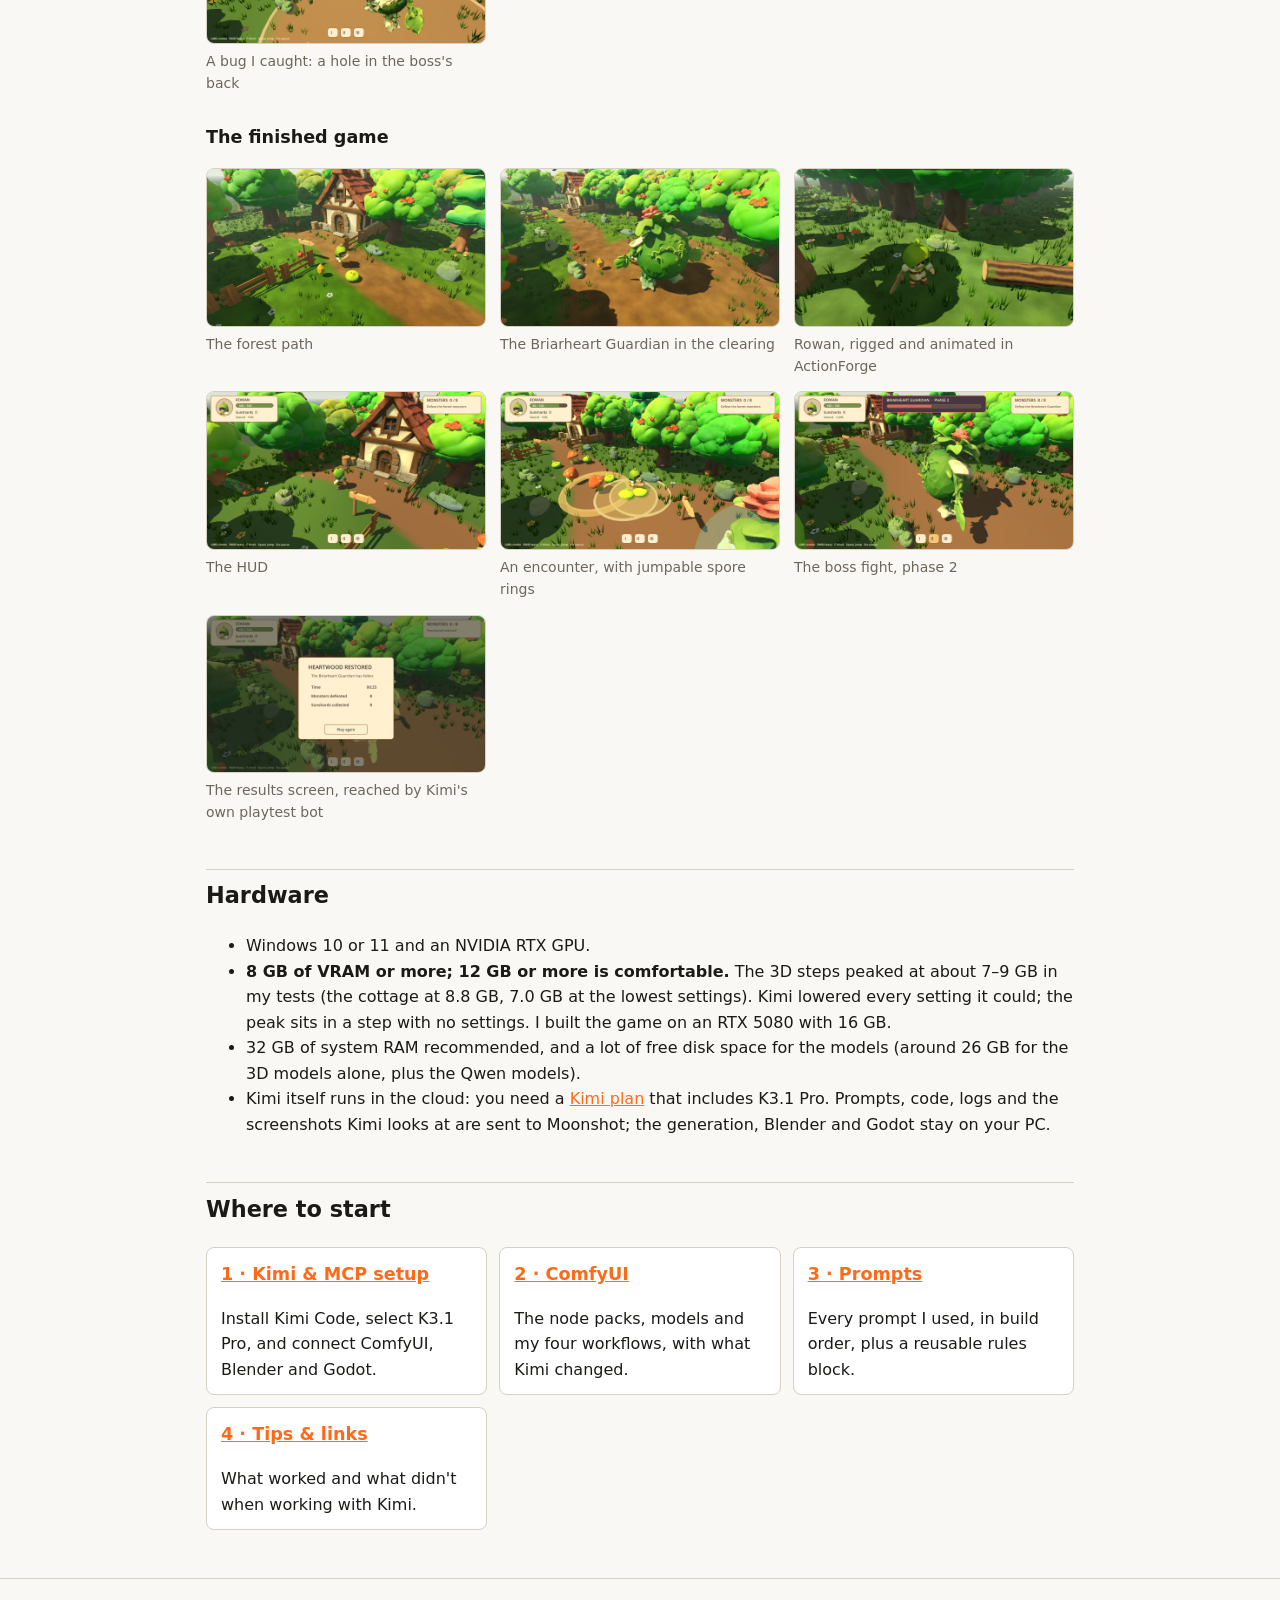
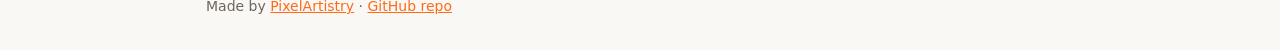
==== commit b2636e12: "Remove the sponsor note Co-Authored-By: Claude Opus 5.5 <noreply@anthropic.com>" ====
--- a/docs/index.html
+++ b/docs/index.html
@@ -107,8 +107,6 @@
   <div class="card"><h3><a href="prompts.html">3 · Prompts</a></h3>Every prompt I used, in build order, plus a reusable rules block.</div>
   <div class="card"><h3><a href="tips.html">4 · Tips &amp; links</a></h3>What worked and what didn't when working with Kimi.</div>
 </div>
-
-<p class="note">The video is sponsored by Moonshot AI, the company behind Kimi. This guide and my opinions are my own.</p>
 </main>
 
 <footer><div class="inner">
